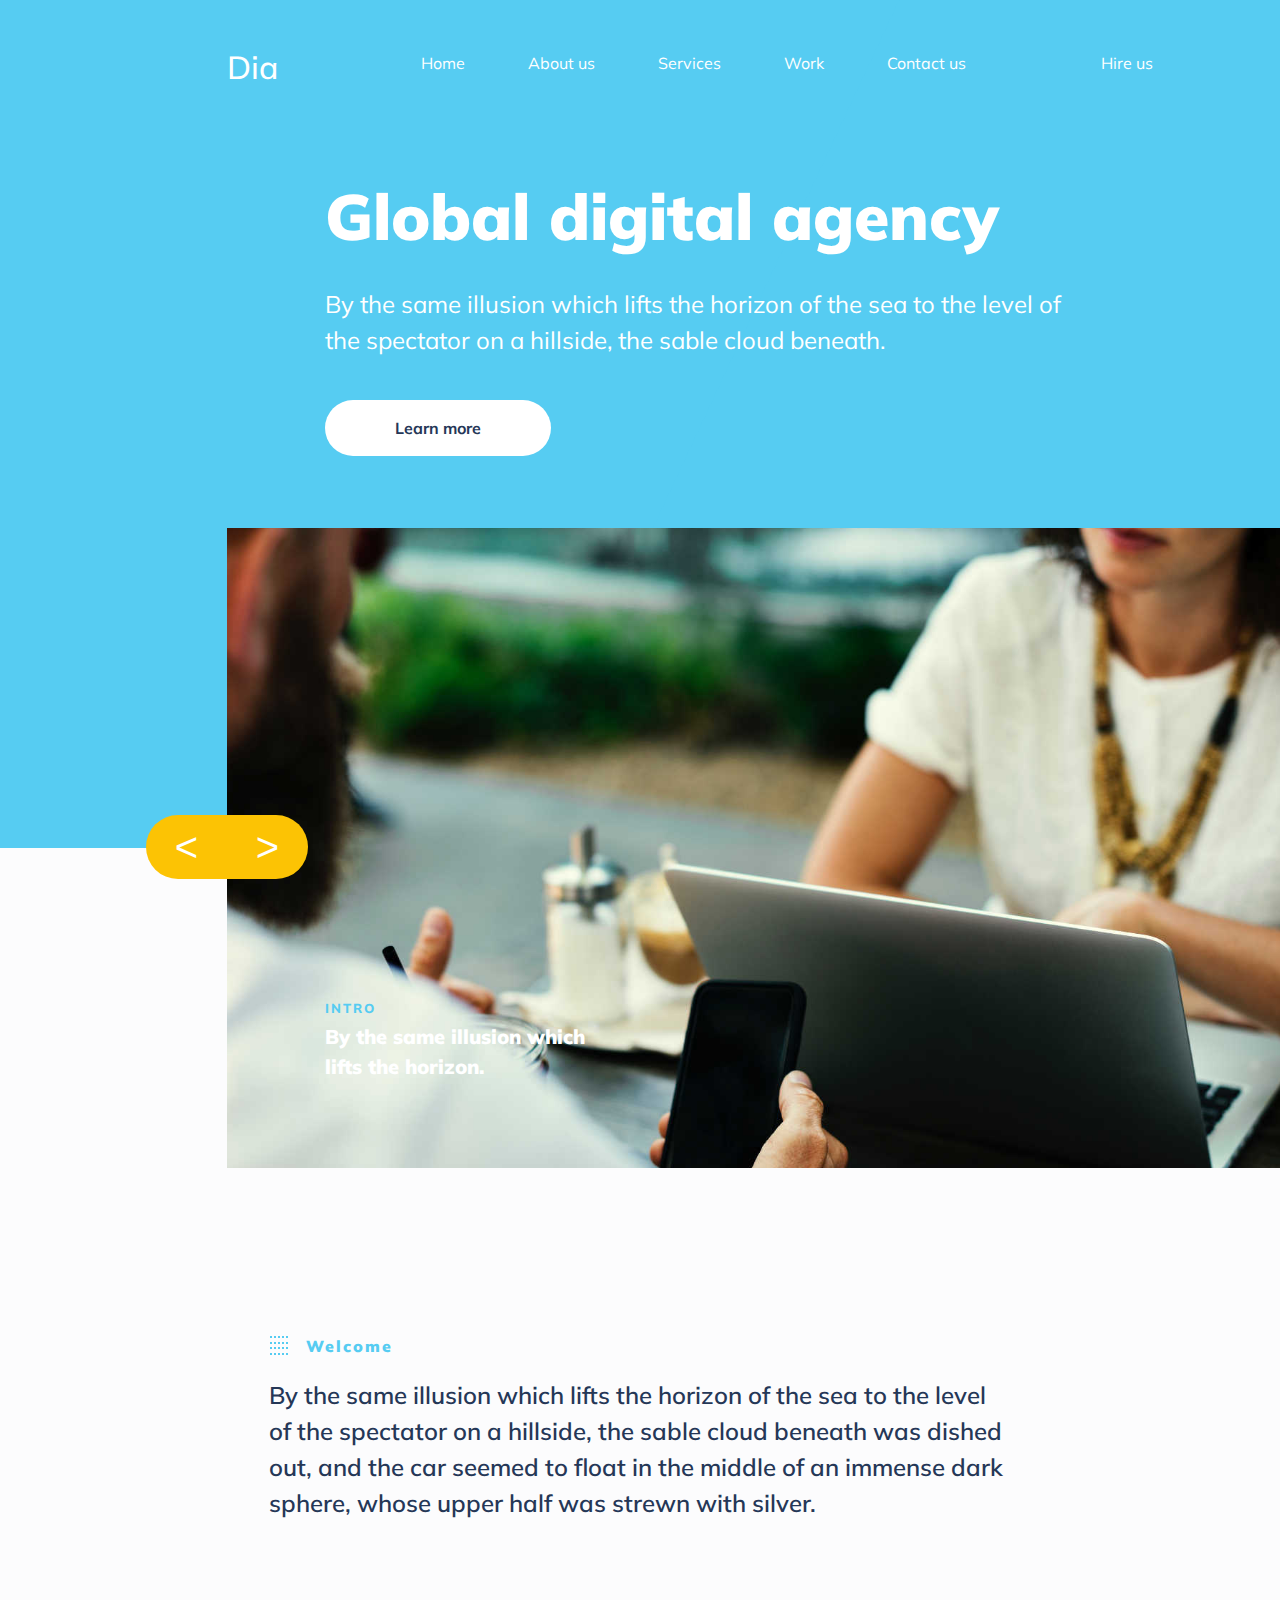
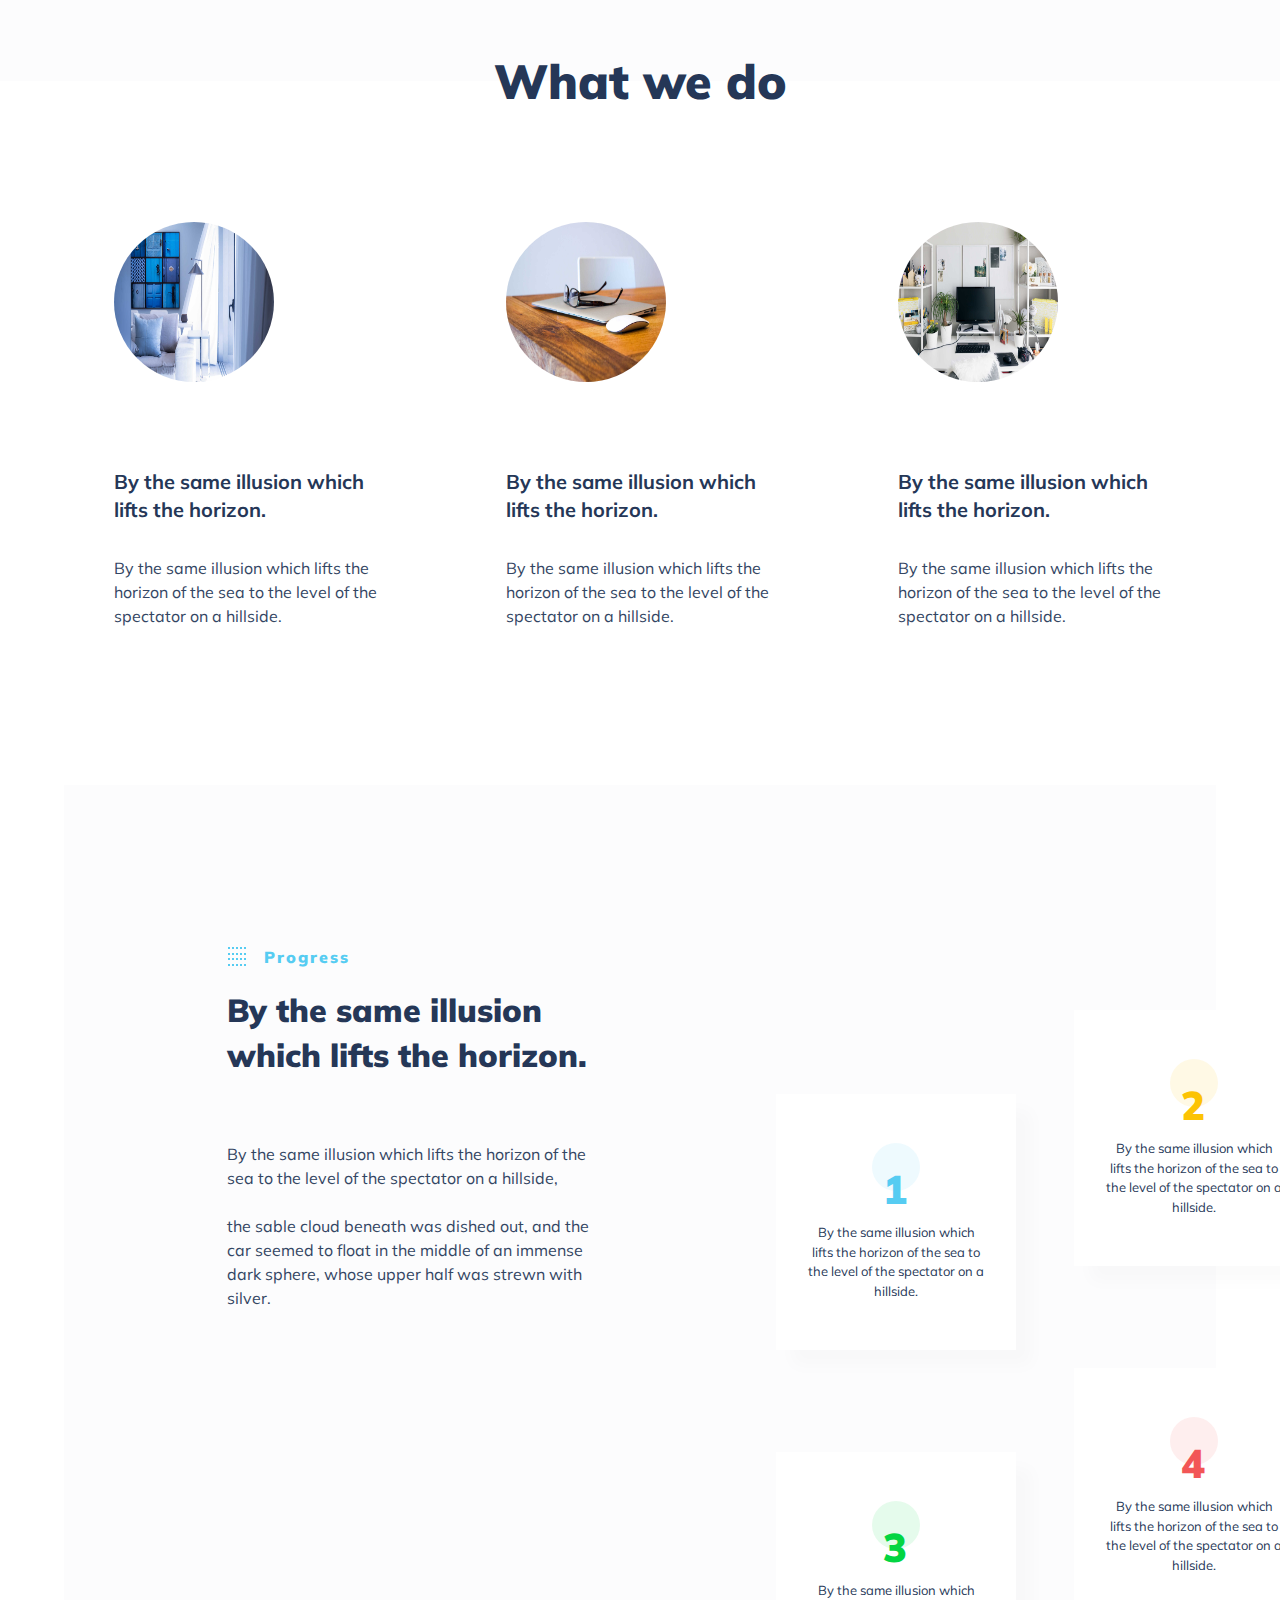
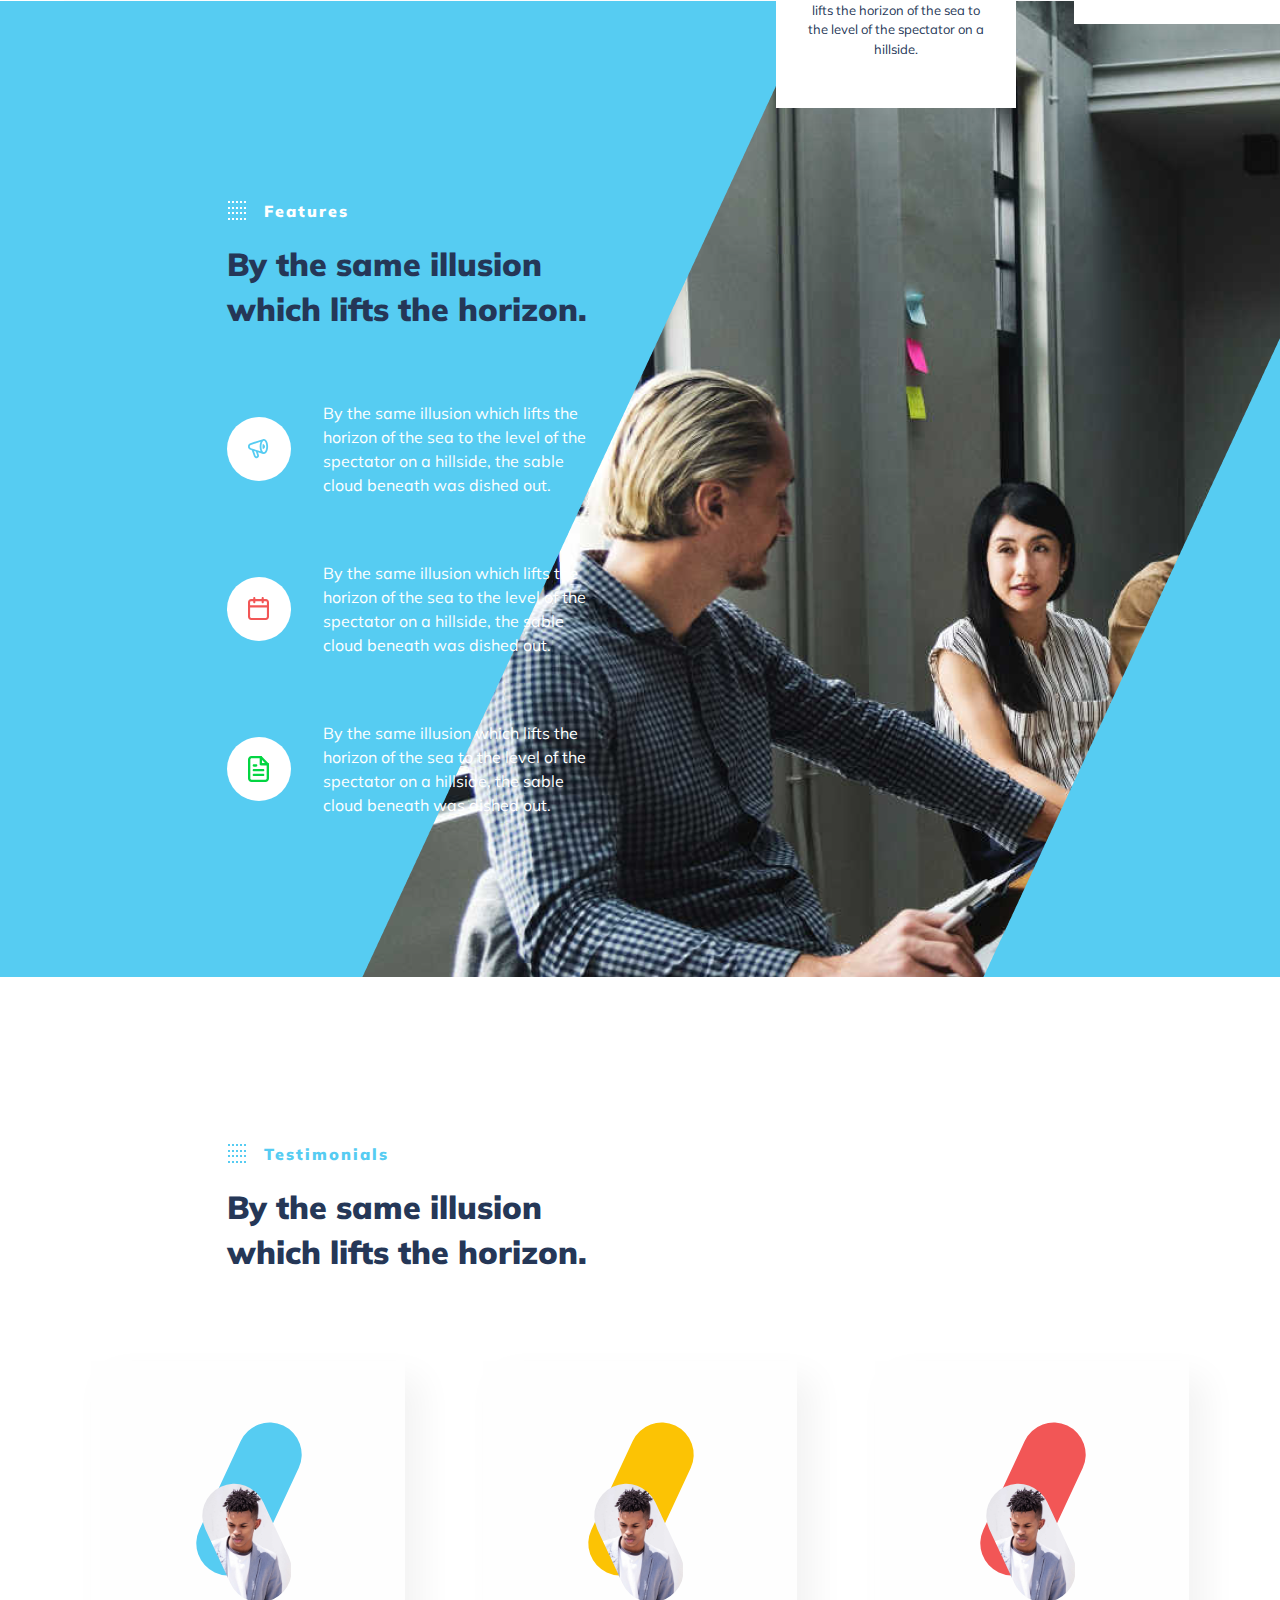
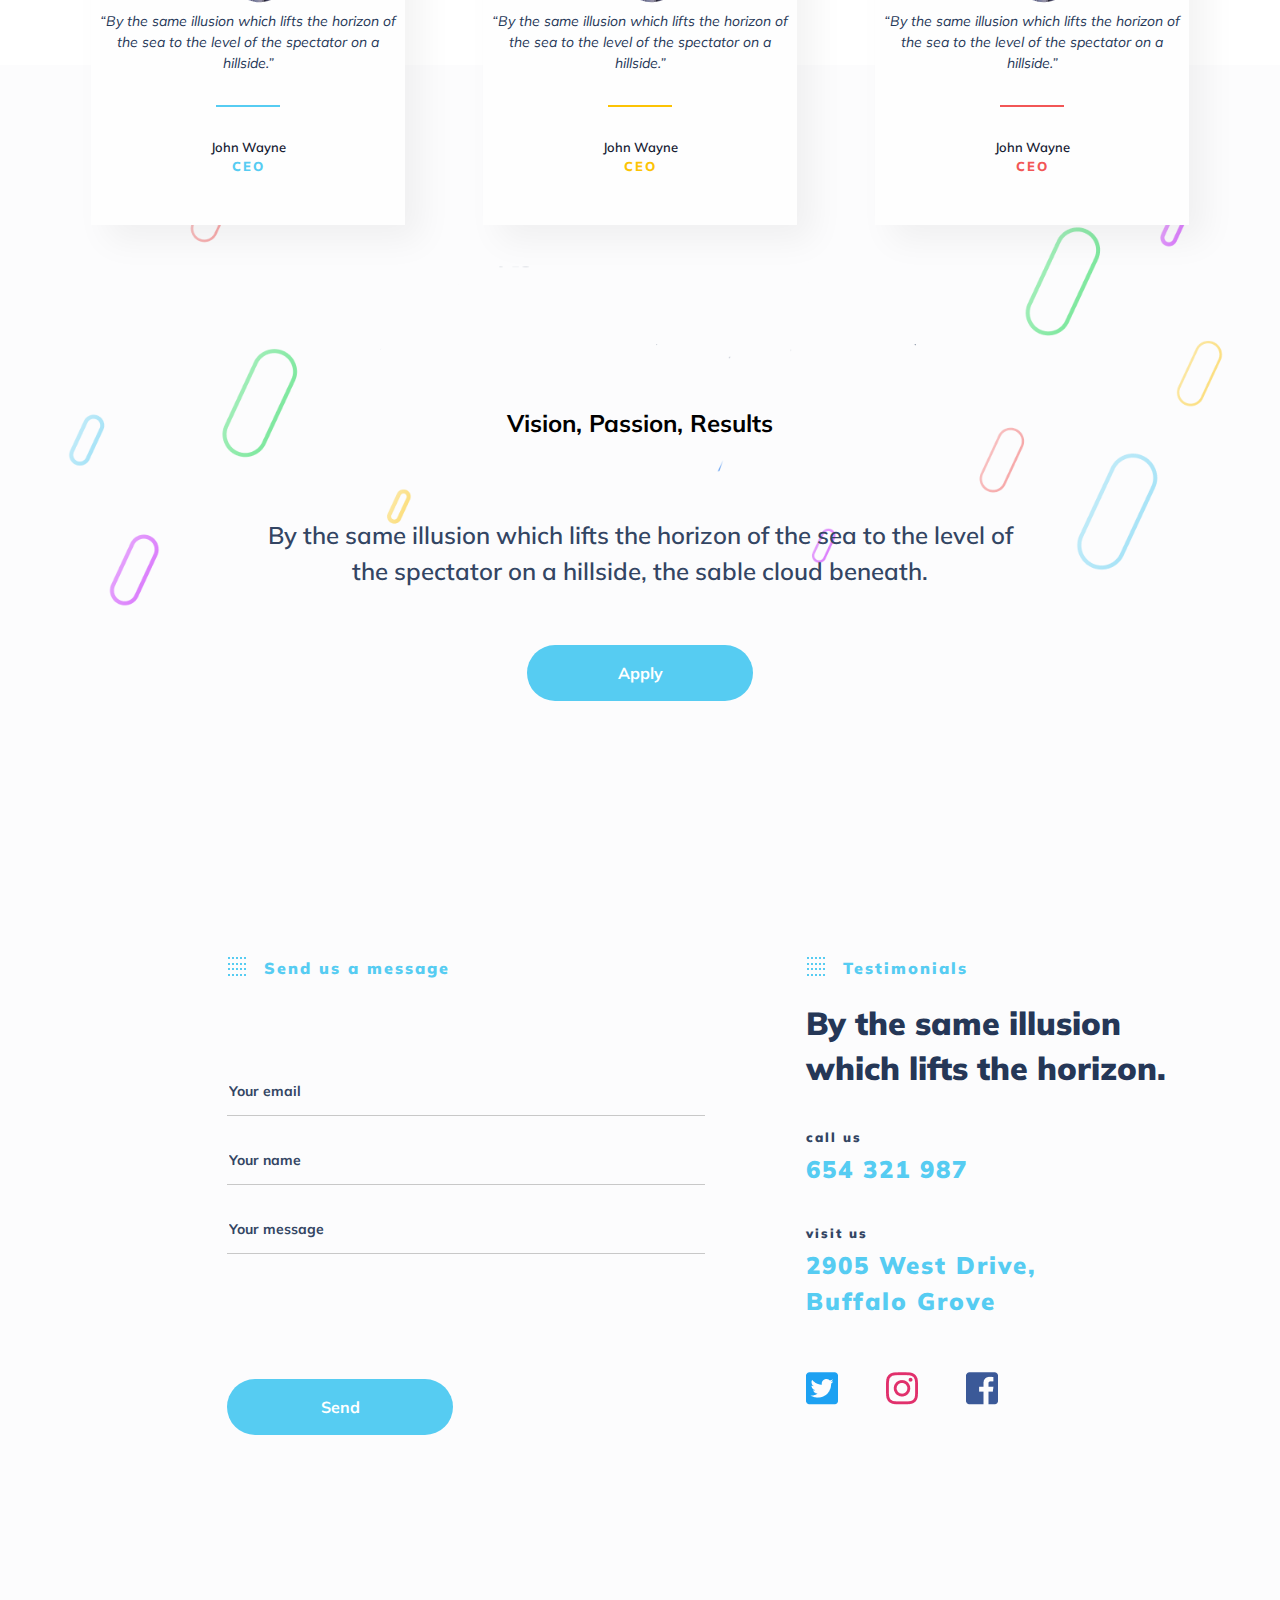
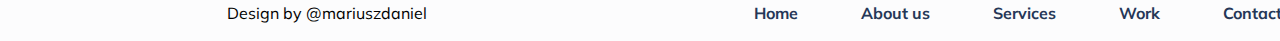
==== scr/index.html @ d8a81918 "no responce" ====
<!DOCTYPE html>
<html lang="en">
<head>
  <meta charset="UTF-8">
  <meta name="viewport"
    content="width=device-width,
      user-scalable=no,
      initial-scale=1.0,
      maximum-scale=1.0,
      minimum-scale=1.0">
  <meta http-equiv="X=UA-Compatible" content="ie=edge">
  <title>Dia</title>
  <link href="https://fonts.googleapis.com/css?family=Muli:400,600,700,800,900&display=swap" rel="stylesheet">
  <link rel="stylesheet" href="./style.css">
</head>
<body>
  <header class="header">
    <div class="header__box"></div>
    <nav class="nav header__nav">
      <a href="#" class="nav__link">Home</a>
      <a href="#" class="nav__link">About us</a>
      <a href="#" class="nav__link">Services</a>
      <a href="#" class="nav__link">Work</a>
      <a href="#" class="nav__link">Contact us</a>
      <a href="#" class="nav__link">Hire us</a>
    </nav>
    <h1 class="header__heading">Global digital agency</h1>
    <div class="header__text">
      By the same illusion which lifts the horizon of the sea to the level of the spectator on a hillside, the sable cloud beneath.
    </div>
    <div class="header__button">
      <button class="button"><a href="#">Learn more</a></button>
    </div>
    <div class="header__slider slider">
      <img class="slider__image" src="image/header/header.jpg">
      <div class="slider__intro">
        By the same illusion which lifts the horizon.
      </div>
      <div class="slider__buttons">
        <button class="slider__button slider__button_left">&lt;</button>
        <button class="slider__button slider__button_right">&gt;</button>
      </div>
      <div class="header__social-bar social-bar">
          <a href="#" class="social-bar__link">facebook</a>
          <a href="#" class="social-bar__link">twitter</a>
          <a href="#" class="social-bar__link">instagram</a>
      </div>
    </div>
    <div class="header__rotate"></div>
  </header>
  <main>
    <section class="welcome">
      <div class="heading welcome__heading">
        <svg height="21" width="21">
          <g fill="none" stroke="#56CCF2" stroke-width="2">
            <path stroke-dasharray="2,2" d="M1 1 l215 0" />
            <path stroke-dasharray="2,2" d="M1 7 l215 0" />
            <path stroke-dasharray="2,2" d="M1 12 l215 0" />
            <path stroke-dasharray="2,2" d="M1 18 l215 0" />
          </g>
          Sorry, your browser does not support inline SVG.
        </svg>
        <span class="heading__text">Welcome</span>
      </div>
      <div class="welcome__text">
          By the same illusion which lifts the horizon of the sea to the level of the spectator on a hillside, the sable cloud beneath was dished out, and the car seemed to float in the middle of an immense dark sphere, whose upper half was strewn with silver.
      </div>
      <div class="welcome__column column container">
        <div class="column__content">
          <img src="image/welcome/1.jpg" class="column__image" alt="tv">
          <h2 class="column__heading">By the same illusion which lifts the horizon.</h2>
          <p class="column__text">By the same illusion which lifts the horizon of the sea to the level of the spectator on a hillside.</p>
        </div>
        <div class="column__content">
          <img src="image/welcome/2.jpg" class="column__image" alt="laptop">
          <h2 class="column__heading">By the same illusion which lifts the horizon.</h2>
          <p class="column__text">By the same illusion which lifts the horizon of the sea to the level of the spectator on a hillside.</p>
        </div>
        <div class="column__content">
          <img src="image/welcome/3.jpg" class="column__image" alt="laptop">
          <h2 class="column__heading">By the same illusion which lifts the horizon.</h2>
          <p class="column__text">By the same illusion which lifts the horizon of the sea to the level of the spectator on a hillside.</p>
        </div>
      </div>       
    </section>

    <section class="progress">
      <div class="progress__main">
        <div class="heading">
          <svg height="21" width="21">
            <g fill="none" stroke="#56CCF2" stroke-width="2">
              <path stroke-dasharray="2,2" d="M1 1 l215 0" />
              <path stroke-dasharray="2,2" d="M1 7 l215 0" />
              <path stroke-dasharray="2,2" d="M1 12 l215 0" />
              <path stroke-dasharray="2,2" d="M1 18 l215 0" />
            </g>
            Sorry, your browser does not support inline SVG.
          </svg>
          <span class="heading__text">Progress</span>
        </div>
        <h1 class="small-heading progress__heading">By the same illusion which lifts the horizon.</h2>
        <p class="progress__text">By the same illusion which lifts the horizon of the sea to the level of the spectator on a hillside, <br><br>
            the sable cloud beneath was dished out, and the car seemed to float in the middle of an immense dark sphere, whose upper half was strewn with silver.
        </p>
      </div>
      <div class="progress__square-blocks square-blocks">
        <div class="square-blocks__square-block square-block">
          <div class="square-block__id square-block__blue">1</div>
          <div class="square-block__text">By the same illusion which lifts the horizon of the sea to the level of the spectator on a hillside.</div>
        </div>
        <div class="square-blocks__square-block square-block">
          <div class="square-block__id square-block__orange">2</div>
          <div class="square-block__text">By the same illusion which lifts the horizon of the sea to the level of the spectator on a hillside.</div>
        </div>
        <div class="square-blocks__square-block square-block">
          <div class="square-block__id square-block__green">3</div>
          <div class="square-block__text">By the same illusion which lifts the horizon of the sea to the level of the spectator on a hillside.</div>
        </div>
        <div class="square-blocks__square-block square-block">
          <div class="square-block__id square-block__red">4</div>
          <div class="square-block__text">By the same illusion which lifts the horizon of the sea to the level of the spectator on a hillside.</div>
        </div>        
      </div>      
    </section>

    <section class="features container">
        <div class="heading heading__white features__main-heading">
          <svg height="21" width="21">
            <g fill="none" stroke="#fff" stroke-width="2">
              <path stroke-dasharray="2,2" d="M1 1 l215 0" />
              <path stroke-dasharray="2,2" d="M1 7 l215 0" />
              <path stroke-dasharray="2,2" d="M1 12 l215 0" />
              <path stroke-dasharray="2,2" d="M1 18 l215 0" />
            </g>
            Sorry, your browser does not support inline SVG.
          </svg>
          <span class="heading__text">Features</span>
        </div>
        <h1 class="small-heading features__heading">By the same illusion which lifts the horizon.</h2>
        <div class="features__content">
          <div class="features__picktogram picktogram picktogram__union"></div>
          <div class="features__text">By the same illusion which lifts the horizon of the sea to the level of the spectator on a hillside, the sable cloud beneath was dished out.</div>
        </div>
        <div class="features__content">
          <div class="features__picktogram picktogram picktogram__calendar"></div>
          <div class="features__text">By the same illusion which lifts the horizon of the sea to the level of the spectator on a hillside, the sable cloud beneath was dished out.</div>
        </div>
        <div class="features__content">
          <div class="features__picktogram picktogram picktogram__file-text"></div>
          <div class="features__text">By the same illusion which lifts the horizon of the sea to the level of the spectator on a hillside, the sable cloud beneath was dished out.</div>
        </div>
    </section>
    <section class="testimonials">
      <div class="heading testimonials__main-heading container">
        <svg height="21" width="21">
          <g fill="none" stroke="#56CCF2" stroke-width="2">
            <path stroke-dasharray="2,2" d="M1 1 l215 0" />
            <path stroke-dasharray="2,2" d="M1 7 l215 0" />
            <path stroke-dasharray="2,2" d="M1 12 l215 0" />
            <path stroke-dasharray="2,2" d="M1 18 l215 0" />
          </g>
          Sorry, your browser does not support inline SVG.
        </svg>
        <span class="heading__text">Testimonials</span>
      </div>
      <h1 class="small-heading testimonials__heading container">By the same illusion which lifts the horizon.</h2>      
      <div class="people testimonials__people">
        <div class="people__card card">
          <div class="card__image">
            <div class="card__photo">
              <img src="image/testimonials/1.jpg" alt="John Wayne">             
            </div>
            <div class="card__decore card__blue"></div>
          </div>
          <div class="card__text">“By the same illusion which lifts the horizon of the sea to the level of the spectator on a hillside.”</div>
          <div class="card__line card__blue"></div>
          <p class="card__name">John Wayne</p>
          <p class="card__position card__blue">CEO</p>
        </div>
      
      <div class="people__card card">
        <div class="card__image">
          <div class="card__photo">
            <img src="image/testimonials/1.jpg" alt="John Wayne">            
          </div>          
          <div class="card__decore card__orange"></div>
        </div>
        <div class="card__text">“By the same illusion which lifts the horizon of the sea to the level of the spectator on a hillside.”</div>
        <div class="card__line card__orange"></div>
        <p class="card__name">John Wayne</p>
        <p class="card__position card__orange">CEO</p>
      </div>
      <div class="people__card card">
        <div class="card__image">
          <div class="card__photo">
            <img src="image/testimonials/1.jpg" alt="John Wayne">            
          </div>
          <div class="card__decore card__red"></div>
        </div>
        <div class="card__text">“By the same illusion which lifts the horizon of the sea to the level of the spectator on a hillside.”</div>
        <div class="card__line card__red"></div>
        <p class="card__name">John Wayne</p>
        <p class="card__position card__red">CEO</p>
      </div>  
    </div>          
    </section>
    <section class="apply">
      <h2 class="apply__heading">
        Vision, Passion, Results
      </h2>
      <div class="apply__text">
        By the same illusion which lifts the horizon of the sea to the level of
        the spectator on a hillside, the sable cloud beneath.
      </div>
      <button class="button"><a href="#">Apply</a></button>
    </section>
  </main>
  <footer class="footer container">
    <div class="footer__contact">
      <div class="heading footer__left-heading">
        <svg height="21" width="21">
          <g fill="none" stroke="#56CCF2" stroke-width="2">
            <path stroke-dasharray="2,2" d="M1 1 l215 0" />
            <path stroke-dasharray="2,2" d="M1 7 l215 0" />
            <path stroke-dasharray="2,2" d="M1 12 l215 0" />
            <path stroke-dasharray="2,2" d="M1 18 l215 0" />
          </g>
          Sorry, your browser does not support inline SVG.
        </svg>
        <span class="heading__text">Send us a message</span>
      </div>
      <form action="" class="form footer__form">
        <input type="email" class="form__input" placeholder="Your email">
        <input type="text" class="form__input" placeholder="Your name">
        <input type="text" class="form__input" placeholder="Your message">
        <button type="submit"  class="button footer__button">Send</button>
      </form>
    </div>
    <div class="footer__info">
      <div class="heading footer__right-heading">
        <svg height="21" width="21">
          <g fill="none" stroke="#56CCF2" stroke-width="2">
            <path stroke-dasharray="2,2" d="M1 1 l215 0" />
            <path stroke-dasharray="2,2" d="M1 7 l215 0" />
            <path stroke-dasharray="2,2" d="M1 12 l215 0" />
            <path stroke-dasharray="2,2" d="M1 18 l215 0" />
          </g>
          Sorry, your browser does not support inline SVG.
          </svg>
        <span class="heading__text">Testimonials</span>
      </div>
      <h1 class="small-heading footer__heading">By the same illusion which lifts the horizon.</h2>      
      <p class="footer__item">
      <span class="footer__item-heading">call us</span>
      <br>
      654 321 987
      </p>
      <p class="footer__item">
        <span class="footer__item-heading">visit us</span>
        <br>
        2905 West Drive, 
        <br>Buffalo Grove
      </p>
      <div class="social-networks">
        <img src="image/footer/twitter-icon.png" alt="">
        <img src="image/footer/instagram-icon.png" alt="">
        <img src="image/footer/facebook-icon.png" alt="">
      </div>
    </div>
    <div class="footer__line">
      <p class="copyright">Design by @mariuszdaniel</p>
      <nav class="footer__nav">
        <ul>
          <li><a href="#">Home</a></li>
          <li><a href="#">About&nbsp;us</a></li>
          <li><a href="#">Services</a></li>
          <li><a href="#">Work</a></li>
          <li><a href="#">Contact&nbsp;us</a></li>
        </ul>
      </nav>
    </div>   
  </footer>
</body>
</html>
---- scr/style.css ----
body {
  margin: 0;
  font-family: "Muli", sans-serif;
  line-height: 1.5;
  background-color: #fcfcfd;
}

a {
  text-decoration: none;
}

.container {
  padding-left: 227px;
}

.header {
  position: relative;
  flex-direction: column;
  align-items: center;
  color: #fff;
  line-height: 1.5;
  font-size: 24px;
  height: 1283px;
}
.header__nav {
  margin-top: 51px;
  margin-bottom: 85px;
  margin-left: 227px;
}
.header__nav::before {
  content: "Dia";
  font-size: 32px;
  font-weight: 500;
  margin-right: 143px;
  line-height: 1;
}
.header__heading {
  font-size: 64px;
  font-weight: 900;
  margin-bottom: 22px;
  margin-left: 325px;
}
.header__text {
  max-width: 754px;
  margin-left: 325px;
}
.header__button {
  margin-top: 42px;
  margin-left: 325px;
}
.header__button > .button {
  background-color: #fff;
}
.header__button > .button > a {
  color: #253757;
  font-family: "Muli", sans-serif;
  font-weight: bold;
}
.header__box {
  background-color: #56ccf2;
  height: 848px;
  width: 1029px;
  position: absolute;
  left: 0;
  top: -51px;
  z-index: -1;
}
.header__rotate {
  position: absolute;
  left: 583px;
  top: 627px;
  height: 600px;
  width: 1109px;
  transform: rotate(-65deg);
  transform-origin: top left;
  background-color: #56ccf2;
  z-index: -1;
}
.header__slider {
  position: absolute;
  width: 1146px;
  height: 640px;
  left: 227px;
  top: 477px;
}
.header__social-bar {
  position: absolute;
  top: 299px;
  left: 989px;
  width: 416px;
  height: 19px;
  transform: rotate(90deg);
}

.slider__image {
  position: relative;
  object-fit: cover;
  width: 100%;
  height: 100%;
}
.slider__intro {
  position: absolute;
  left: 98px;
  bottom: 86px;
  width: 264px;
  font-size: 20px;
  font-weight: 900;
}
.slider__intro::before {
  content: "Intro";
  font-size: 13px;
  font-weight: 800;
  line-height: 1.5;
  color: #56ccf2;
  letter-spacing: 2px;
  text-transform: uppercase;
  position: absolute;
  top: -23px;
}
.slider__buttons {
  position: absolute;
  width: 162px;
  height: 64px;
  border-radius: 50px;
  z-index: 1;
  left: -81px;
  top: 287px;
  display: flex;
}
.slider__button {
  width: 50%;
  border: none;
  background-color: #fcc304;
  color: #fff;
  font-size: 40px;
}
.slider__button:first-child {
  border-radius: 50px 0 0 50px;
}
.slider__button:last-child {
  border-radius: 0 50px 50px 0;
}

.welcome {
  display: flex;
  flex-direction: column;
  align-items: center;
}
.welcome__heading {
  width: 742px;
}
.welcome__text {
  max-width: 742px;
  font-size: 24px;
  color: #253757;
  font-weight: 600;
  margin-bottom: 160px;
}

.progress {
  border-left: 64px solid #fff;
  border-right: 64px solid #fff;
  padding-left: 163px;
  height: 816px;
  display: grid;
  grid-template-columns: auto auto;
  grid-gap: 187px;
}
.progress__main {
  padding-top: 160px;
  width: 362px;
}
.progress__heading {
  margin-top: 19px;
  margin-bottom: 64px;
}
.progress__text {
  font-size: 16px;
  color: #334563;
}

.features {
  height: 976px;
  background-color: #56ccf2;
  background-image: url(image/features/Bg-features.png);
  background-position: right;
  background-repeat: no-repeat;
}
.features__main-heading {
  padding-top: 198px;
}
.features__heading {
  margin-top: 19px;
  margin-bottom: 69px;
}
.features__content {
  display: flex;
  align-items: center;
  margin-bottom: 64px;
}
.features__picktogram {
  width: 64px;
  height: 64px;
  border-radius: 50%;
  background-color: #fff;
  margin-right: 32px;
}
.features__text {
  width: 263px;
  font-size: 16px;
  color: #fff;
}

.testimonials {
  height: 688px;
  background-color: #fff;
}
.testimonials__main-heading {
  padding-top: 165px;
}
.testimonials__heading {
  margin-top: 19px;
  margin-bottom: 86px;
}

.apply {
  background-color: #fcfcfd;
  background-image: url(image/footer/footer.png);
  background-repeat: no-repeat;
  background-position: 0 60px;
  background-size: contain;
  text-align: center;
  padding-top: 320px;
  padding-bottom: 255px;
  display: flex;
  flex-direction: column;
  align-items: center;
}
.apply__text {
  max-width: 754px;
  font-size: 24px;
  font-weight: 600;
  color: #334563;
  margin: 56px 0;
}
.apply > .button {
  background-color: #56ccf2;
}
.apply > .button > a {
  color: #fff;
  font-family: "Muli", sans-serif;
  font-weight: bold;
  font-size: 16px;
}

.form__input {
  display: block;
  width: 100%;
  line-height: 46px;
  margin-bottom: 20px;
  font-family: "Muli", sans-serif;
  font-size: 14px;
  font-weight: bold;
  color: #152032;
  background: none;
  border: none;
  border-bottom: 1px solid #c8c8c8;
}
.form__input::placeholder {
  color: #334563;
}

.nav {
  display: flex;
  justify-content: flex-start;
  font-size: 16px;
}
.nav__link {
  color: #fff;
  margin-right: 63px;
}
.nav__link:last-child {
  margin-right: 0;
  margin-left: 72px;
}
.nav__link:hover {
  border-bottom: 4px solid #fcc304;
}

.social-bar {
  display: flex;
  justify-content: space-between;
}
.social-bar__link {
  font-size: 13px;
  line-height: 1.5;
  letter-spacing: 2px;
  text-transform: uppercase;
  font-weight: 800;
  color: #253757;
}

.button {
  margin: 0;
  padding: 0;
  font-size: 16px;
  border-width: 0;
  border-radius: 64px;
  width: 226px;
  height: 56px;
}

.heading {
  display: flex;
  font-size: 16px;
  align-items: center;
  letter-spacing: 2px;
  justify-content: flex-start;
  color: #56ccf2;
  font-weight: 900;
  margin-bottom: 19px;
}
.heading__white {
  color: white;
}
.heading__text {
  padding-left: 16px;
  line-height: 24px;
}

.small-heading {
  width: 362px;
  font-size: 32px;
  line-height: 1.4;
  font-weight: 900;
  color: #253757;
}

.column {
  display: flex;
  align-items: center;
  position: relative;
  background-color: #fff;
  width: 100%;
  height: 704px;
}
.column__content {
  width: 264px;
  flex-direction: column;
  margin-right: 128px;
}
.column__content:last-child {
  margin-right: 0;
}
.column__image {
  width: 160px;
  height: 160px;
  margin-bottom: 64px;
  border-radius: 50%;
}
.column__heading {
  font-size: 20px;
  line-height: 1.4;
  color: #253757;
}
.column__text {
  font-size: 16px;
  color: #334563;
  margin-top: 32px;
}
.column::before {
  content: "What we do";
  font-size: 48px;
  line-height: 1;
  color: #253757;
  position: absolute;
  top: -24px;
  left: calc(50% - 280px);
  font-weight: 900;
  text-align: center;
  width: 561px;
}

.square-blocks {
  display: grid;
  grid-template-columns: 240px 240px;
  grid-template-rows: 340px 340px;
  grid-gap: 18px 58px;
  padding-top: 225px;
}

.square-block {
  display: flex;
  flex-direction: column;
  justify-content: center;
  align-items: center;
  height: 256px;
  width: 240px;
  background: #fff;
  box-shadow: 16px 16px 16px rgba(0, 0, 0, 0.02);
  z-index: 2;
}
.square-block:nth-child(2n-1) {
  align-self: flex-end;
}
.square-block__id {
  height: 48px;
  width: 48px;
  border-radius: 50%;
  margin-bottom: 32px;
  font-size: 40px;
  font-weight: 900;
  font-style: black;
  line-height: 92px;
  text-align: center;
  letter-spacing: 2px;
}
.square-block__blue {
  background-color: rgba(86, 204, 242, 0.1);
  color: #56ccf2;
}
.square-block__orange {
  background-color: rgba(252, 195, 4, 0.1);
  color: #fcc304;
}
.square-block__green {
  background-color: rgba(3, 213, 66, 0.1);
  color: #03d542;
}
.square-block__red {
  background-color: rgba(242, 86, 86, 0.1);
  color: #f25656;
}
.square-block__text {
  width: 176px;
  font-size: 13px;
  color: #253757;
  text-align: center;
}

.picktogram {
  background-position: center;
  background-size: 33%;
  background-repeat: no-repeat;
}
.picktogram__union {
  background-image: url(image/features/Union.svg);
}
.picktogram__calendar {
  background-image: url(image/features/calendar.svg);
}
.picktogram__file-text {
  background-image: url(image/features/file-text.svg);
}

.people {
  display: grid;
  grid-template-columns: repeat(3, 314px);
  grid-gap: 78px;
  justify-content: center;
}

.card {
  position: relative;
  width: 314px;
  height: 464px;
  background-color: #fefefe;
  box-shadow: 16px 16px 32px rgba(0, 0, 0, 0.05);
  text-align: center;
  display: flex;
  flex-direction: column;
  justify-content: center;
  align-items: center;
}
.card__image {
  position: relative;
  height: 196px;
  width: 126px;
}
.card__photo {
  position: absolute;
  bottom: 0;
  left: 30px;
  z-index: 2;
  height: 124px;
  width: 64px;
  overflow: hidden;
  border-radius: 500px;
  transform-origin: center;
  transform: rotate(-25deg);
}
.card__photo img {
  transform-origin: center;
  transform: rotate(25deg) scale(-1, 1);
  height: 120%;
  position: absolute;
  top: -10px;
  left: -25px;
}
.card__text {
  margin-top: 6px;
  font-size: 14px;
  color: #253757;
  font-style: italic;
}
.card p {
  margin: 0;
}
.card__decore {
  height: 162px;
  width: 64px;
  border-radius: 500px;
  transform: rotate(25deg);
  position: absolute;
  bottom: 25px;
  right: 30px;
}
.card__line {
  width: 64px;
  height: 2px;
  margin: 31px;
}
.card__blue {
  background-color: #56ccf2;
  color: #56ccf2;
}
.card__orange {
  background-color: #fcc304;
  color: #fcc304;
}
.card__red {
  background-color: #f25656;
  color: #f25656;
}
.card__name {
  font-size: 13px;
  font-weight: 600;
  color: #152032;
}
.card__position {
  background-color: #fefefe;
  font-size: 13px;
  font-weight: 800;
  text-transform: uppercase;
  letter-spacing: 2px;
}

.social-networks {
  margin-top: 53px;
  width: 192px;
  display: flex;
  justify-content: space-between;
}

.footer {
  display: flex;
  flex-wrap: wrap;
  max-width: 1146px;
}
.footer__contact {
  width: 45%;
}
.footer__form {
  padding-top: 68px;
  margin-bottom: 150px;
}
.footer__button {
  margin-top: 105px;
  font-size: 16px;
  background-color: #56ccf2;
  color: #fff;
  font-family: "Muli", sans-serif;
  font-weight: bold;
  font-size: 16px;
}
.footer__info {
  width: 40%;
  margin-left: calc(10%);
}
.footer__item {
  font-size: 24px;
  font-weight: 900;
  letter-spacing: 2px;
  color: #56ccf2;
}
.footer__item-heading {
  font-size: 13px;
  font-weight: 900;
  color: #334563;
}
.footer__line {
  display: flex;
  justify-content: space-between;
  width: 100%;
}
.footer__copyright {
  width: 50%;
  white-space: nowrap;
}
.footer__nav {
  width: 50%;
}
.footer__nav ul {
  list-style: none;
  display: flex;
  padding: 0;
}
.footer__nav ul li {
  margin-right: 63px;
}
.footer__nav ul li a {
  text-decoration: none;
  font-weight: bold;
  font-size: 16px;
  line-height: 150%;
  color: #253757;
}
.footer__nav ul li:last-child {
  margin-right: 0;
}

/*# sourceMappingURL=style.css.map */
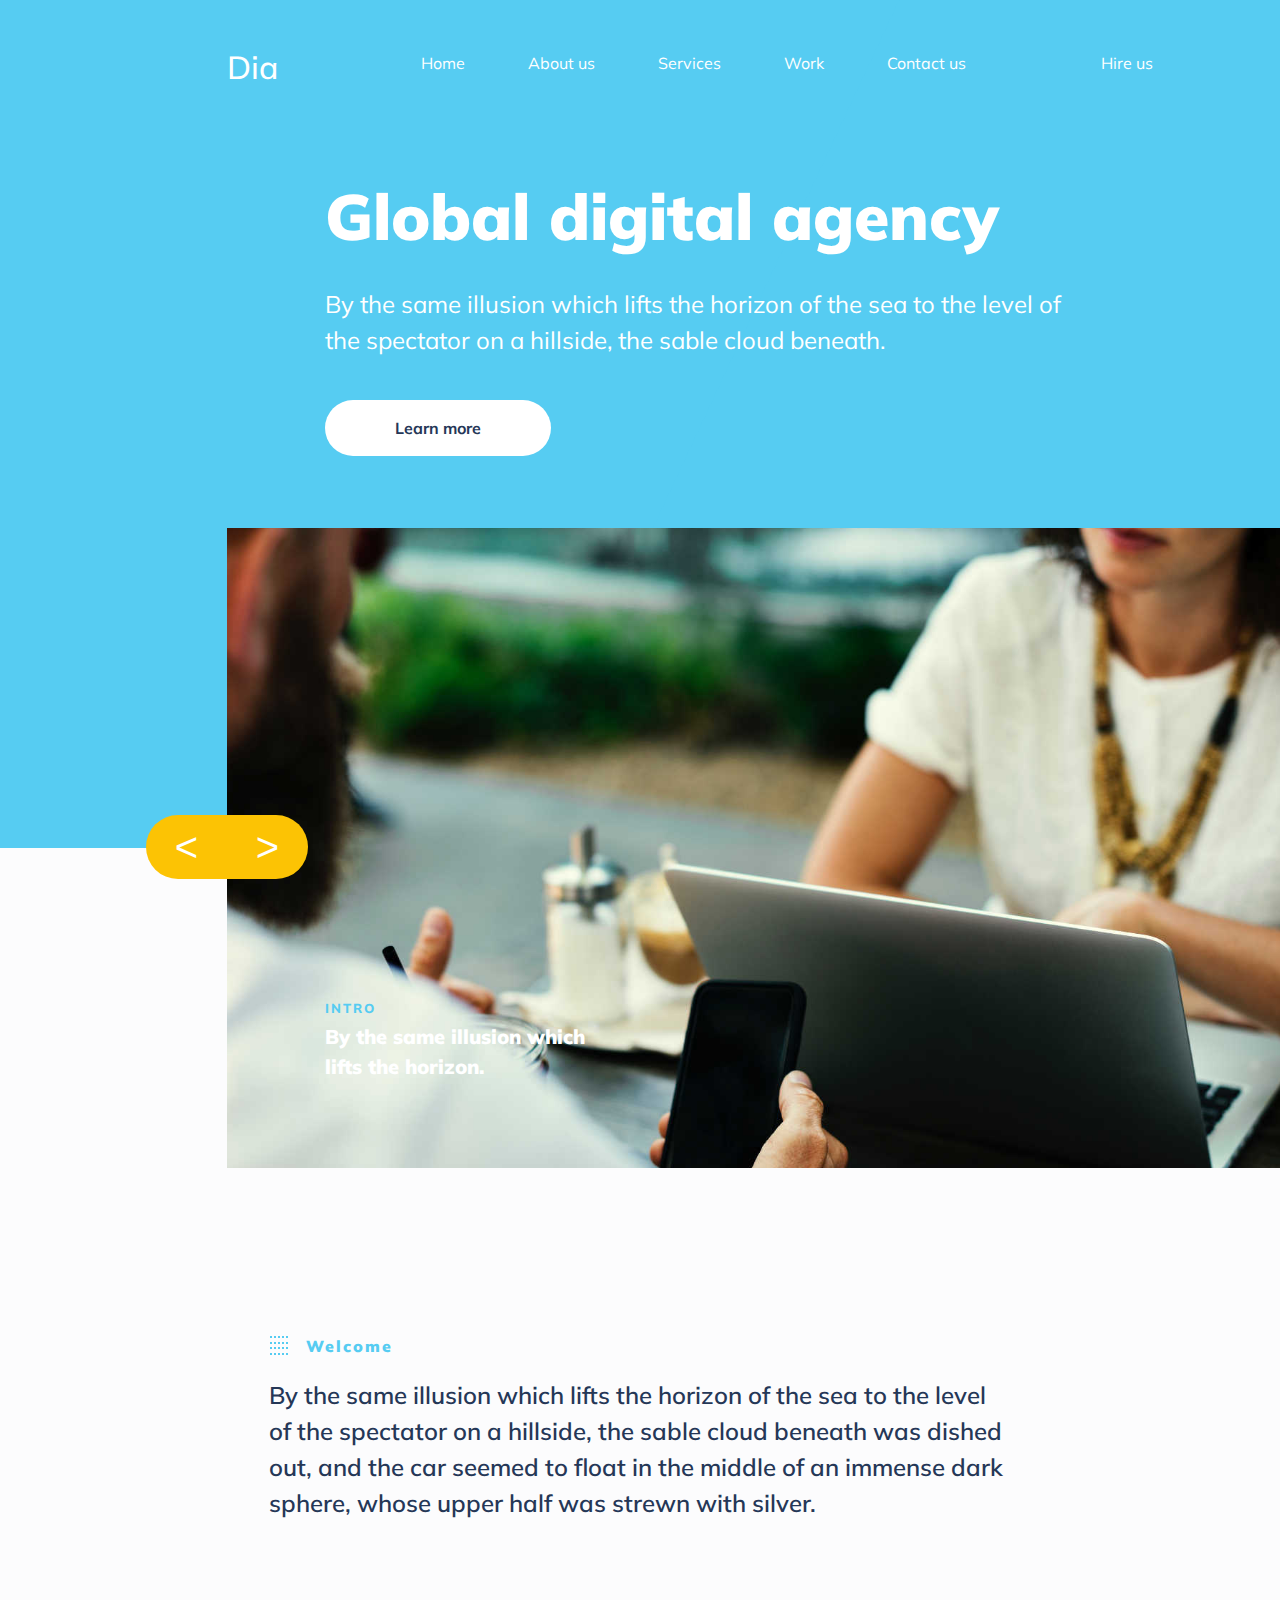
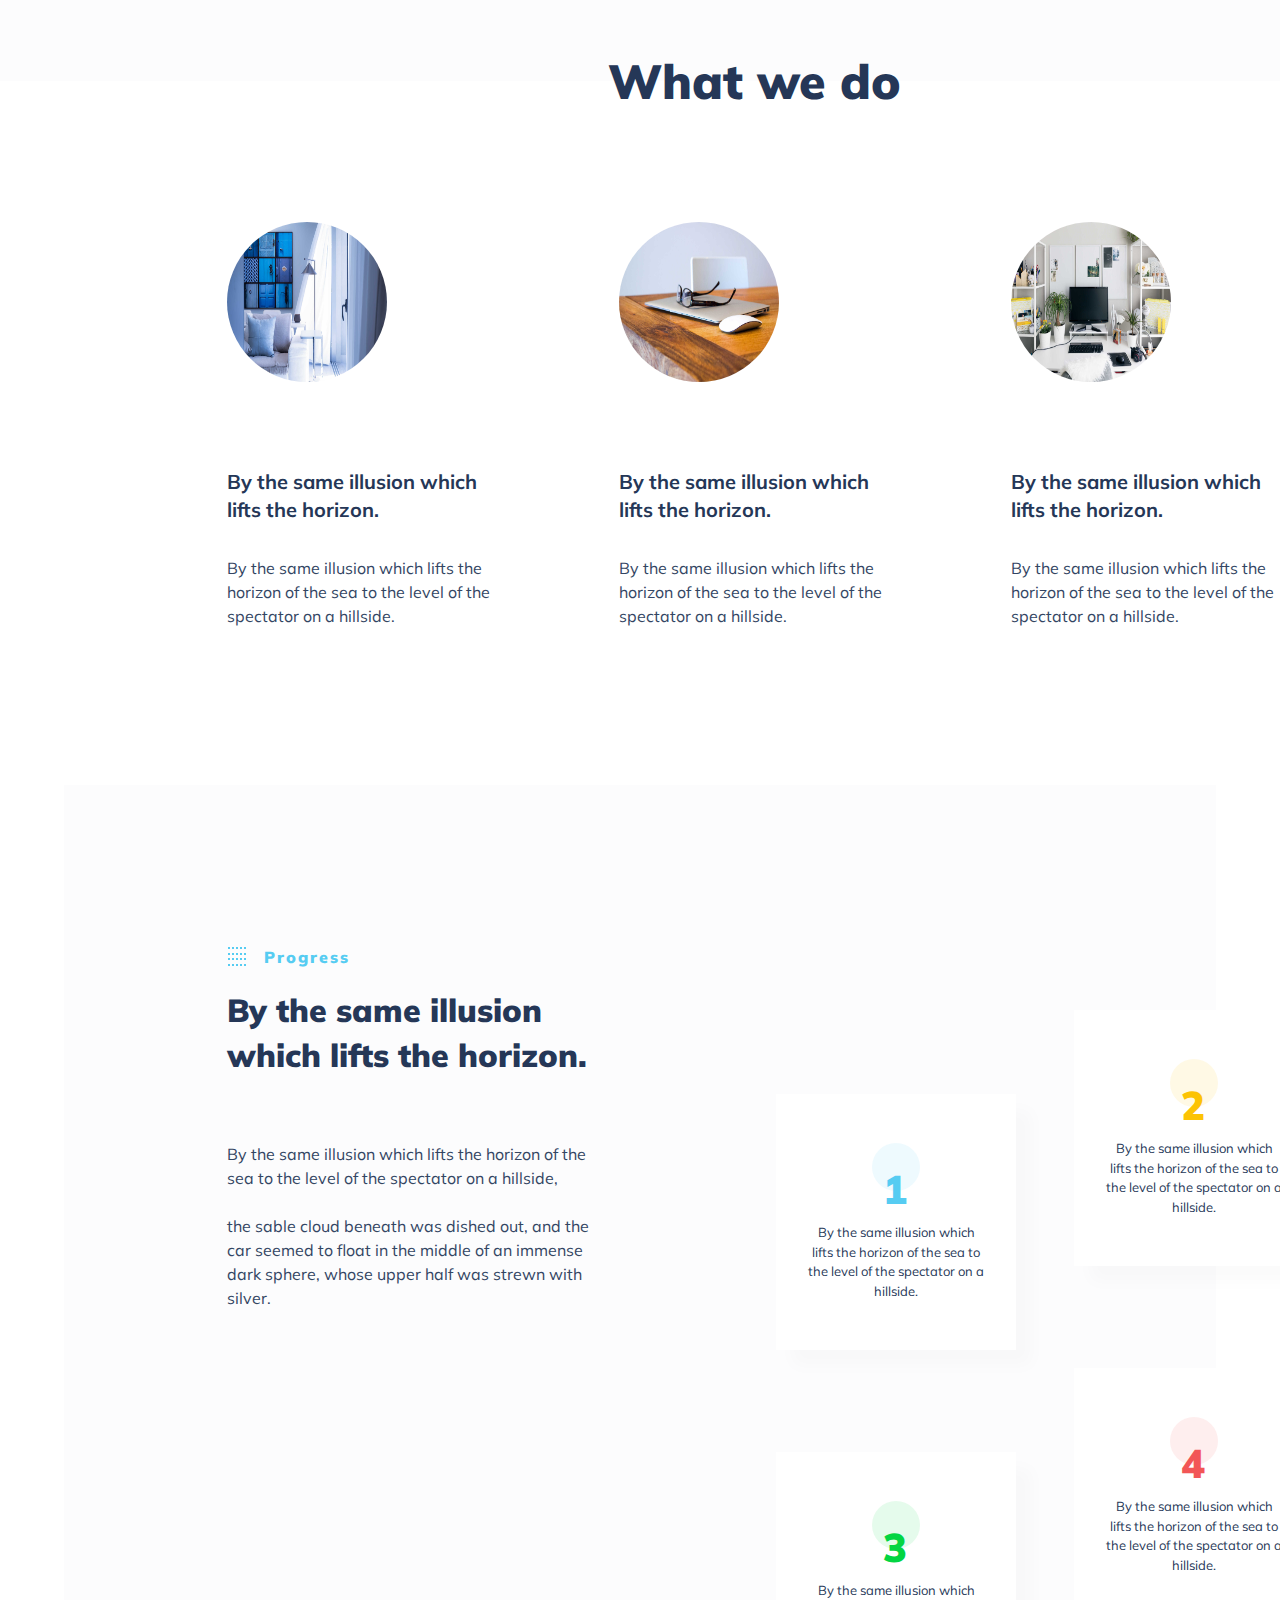
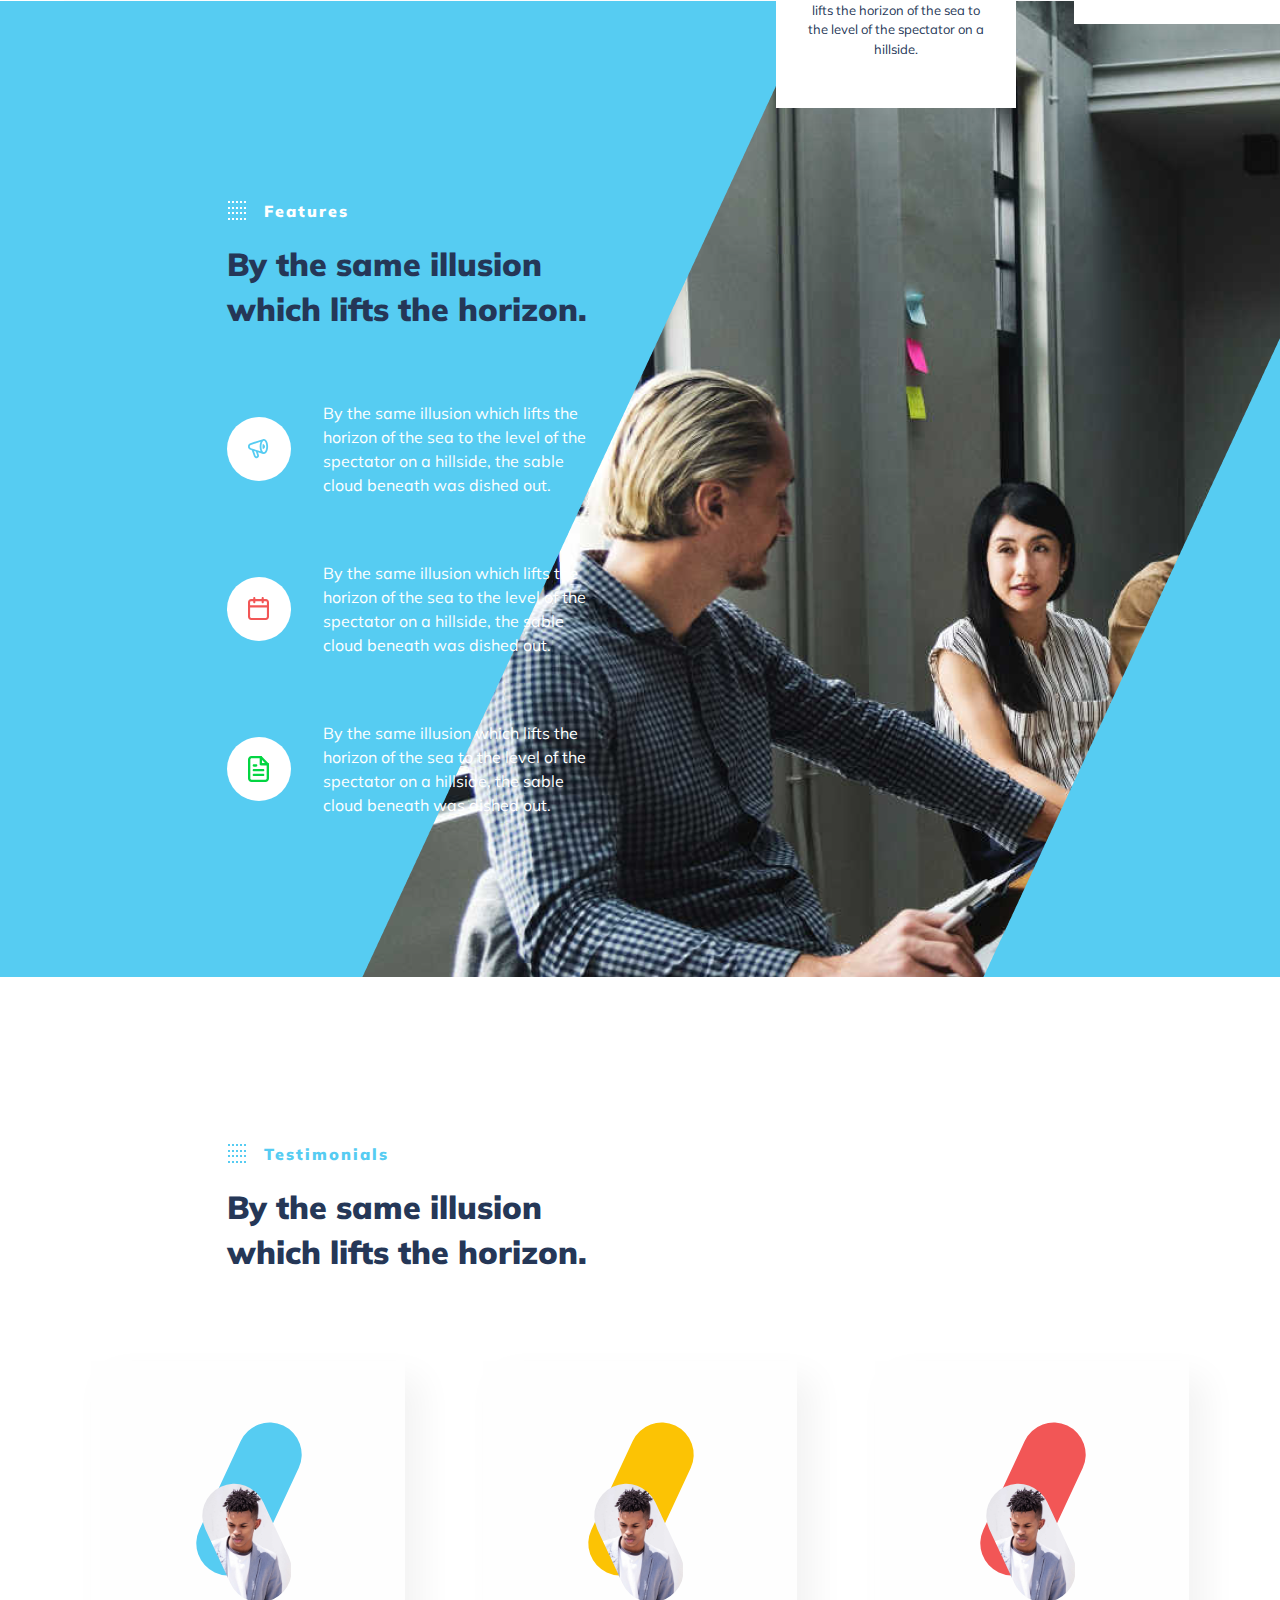
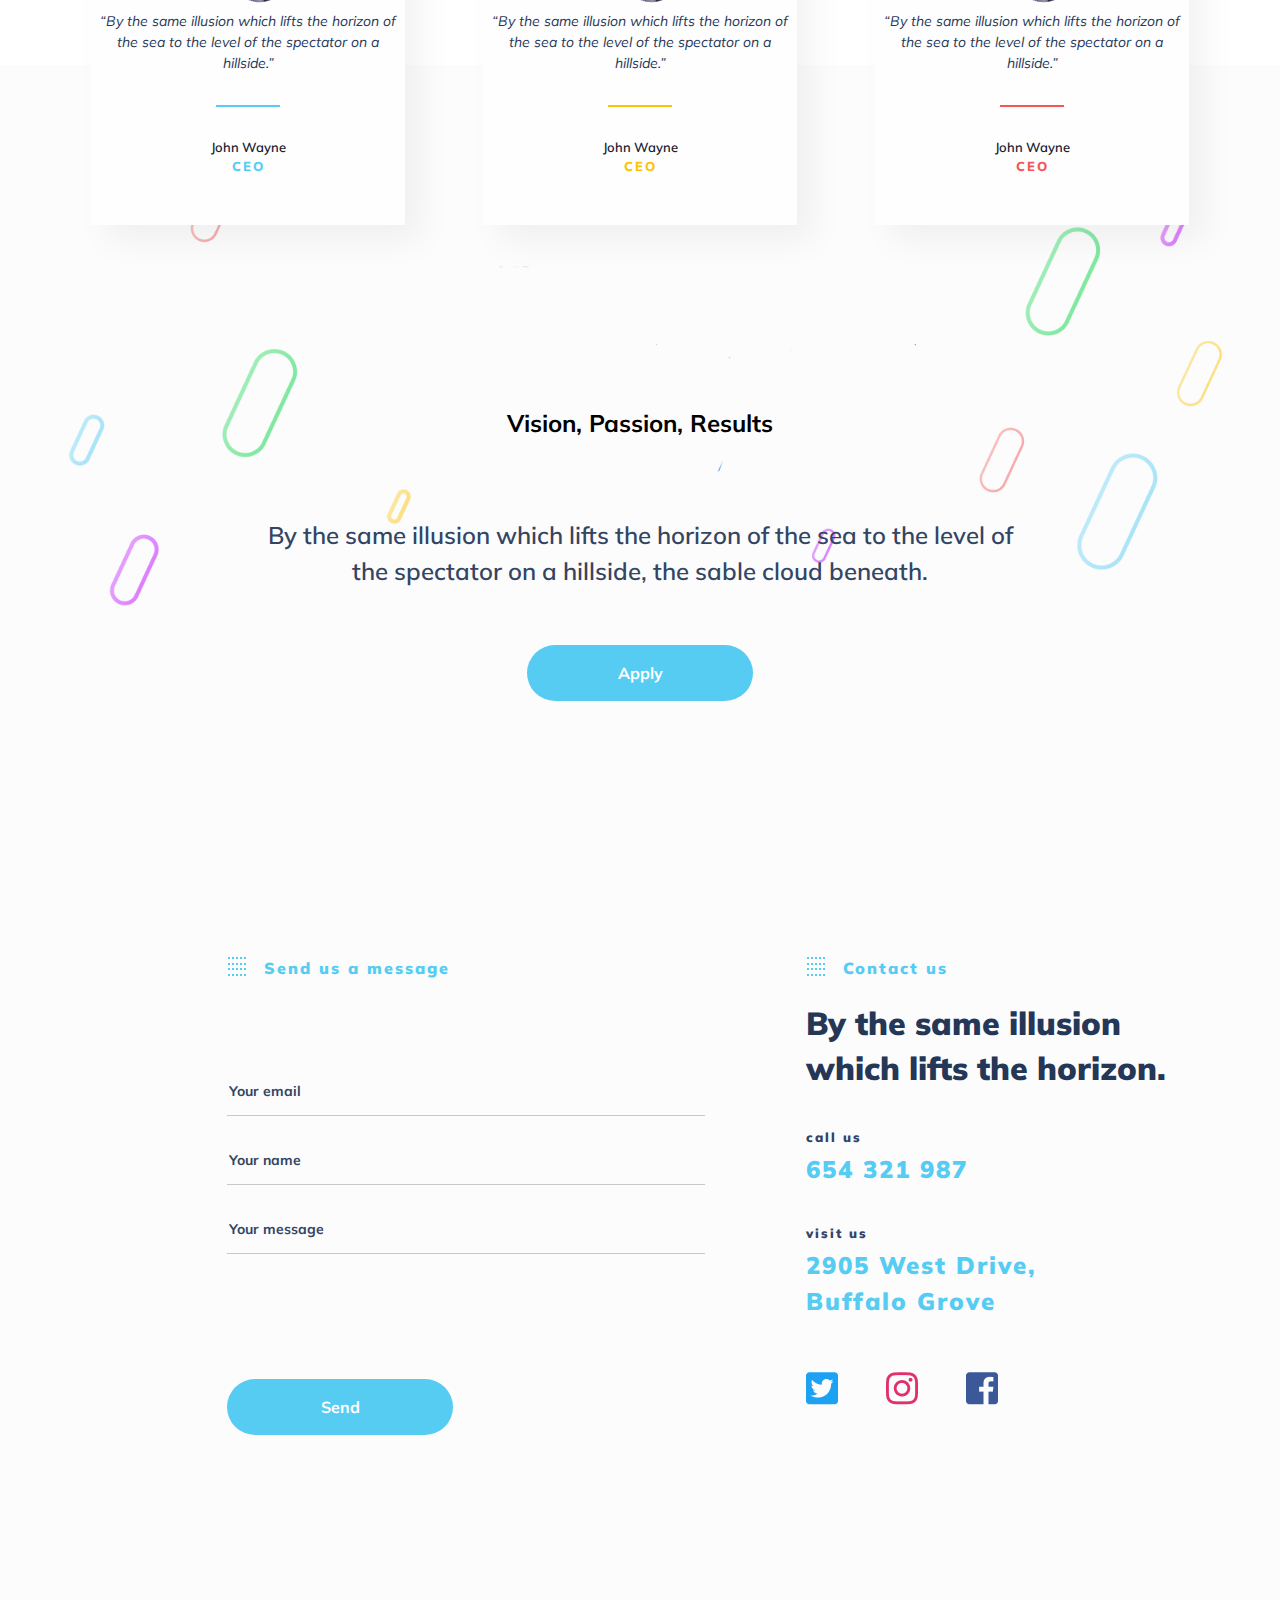
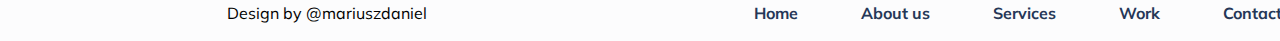
==== commit ab90dd6f: "Solution" ====
--- a/scr/index.html
+++ b/scr/index.html
@@ -65,6 +65,8 @@
       <div class="welcome__text">
           By the same illusion which lifts the horizon of the sea to the level of the spectator on a hillside, the sable cloud beneath was dished out, and the car seemed to float in the middle of an immense dark sphere, whose upper half was strewn with silver.
       </div>
+    </section>
+    <section class="">
       <div class="welcome__column column container">
         <div class="column__content">
           <img src="image/welcome/1.jpg" class="column__image" alt="tv">
@@ -247,7 +249,7 @@
           </g>
           Sorry, your browser does not support inline SVG.
           </svg>
-        <span class="heading__text">Testimonials</span>
+        <span class="heading__text">Contact us</span>
       </div>
       <h1 class="small-heading footer__heading">By the same illusion which lifts the horizon.</h2>      
       <p class="footer__item">
@@ -282,3 +284,5 @@
   </footer>
 </body>
 </html>
+
+
--- a/scr/style.css
+++ b/scr/style.css
@@ -400,7 +400,7 @@
   box-shadow: 16px 16px 16px rgba(0, 0, 0, 0.02);
   z-index: 2;
 }
-.square-block:nth-child(2n-1) {
+.square-block:nth-child(odd) {
   align-self: flex-end;
 }
 .square-block__id {
@@ -619,4 +619,126 @@
   margin-right: 0;
 }
 
+@media screen and (max-width: 1200px) {
+  .container {
+    padding-left: 10px;
+  }
+
+  .progress {
+    padding-left: 0;
+  }
+
+  .header__rotate, .header__social-bar {
+    display: none;
+  }
+  .header__box {
+    width: 100%;
+  }
+  .header__slider {
+    left: 10px;
+    width: 95%;
+  }
+}
+@media screen and (max-width: 1024px) {
+  .column__content {
+    margin-right: 28px;
+  }
+
+  .progress {
+    grid-gap: 28px;
+  }
+
+  .people {
+    grid-gap: 28px;
+  }
+}
+@media screen and (max-width: 900px) {
+  .progress {
+    grid-template-columns: auto;
+    height: auto;
+  }
+
+  .square-blocks {
+    padding-top: 0;
+  }
+
+  .features {
+    background-image: none;
+  }
+
+  .testimonials {
+    height: auto;
+  }
+
+  .apply {
+    padding: 10px;
+  }
+
+  .people {
+    grid-template-columns: auto;
+  }
+
+  .header__heading {
+    margin-left: 10px;
+    text-align: center;
+  }
+  .header__text {
+    display: none;
+  }
+  .header__button {
+    display: none;
+  }
+  .header__nav {
+    margin-left: 20px;
+  }
+
+  .footer__heading {
+    width: 100%;
+  }
+  .footer__nav {
+    display: none;
+  }
+
+  .nav {
+    flex-direction: column;
+    justify-content: center;
+    margin-bottom: 51px;
+  }
+  .nav__link:last-child {
+    margin-left: 0;
+  }
+}
+@media screen and (max-width: 362px) {
+  .footer {
+    flex-direction: column;
+  }
+
+  .small-heading {
+    width: 100%;
+  }
+
+  .square-blocks {
+    grid-template-columns: 240px;
+    grid-template-rows: repeat(4, 256px);
+  }
+
+  .progress {
+    border: none;
+  }
+  .progress__main {
+    width: 100%;
+  }
+
+  .column {
+    flex-direction: column;
+    height: 100%;
+    padding-top: 28px;
+  }
+
+  .header__heading {
+    margin: 10px;
+    font-size: 48px;
+  }
+}
+
 /*# sourceMappingURL=style.css.map */
